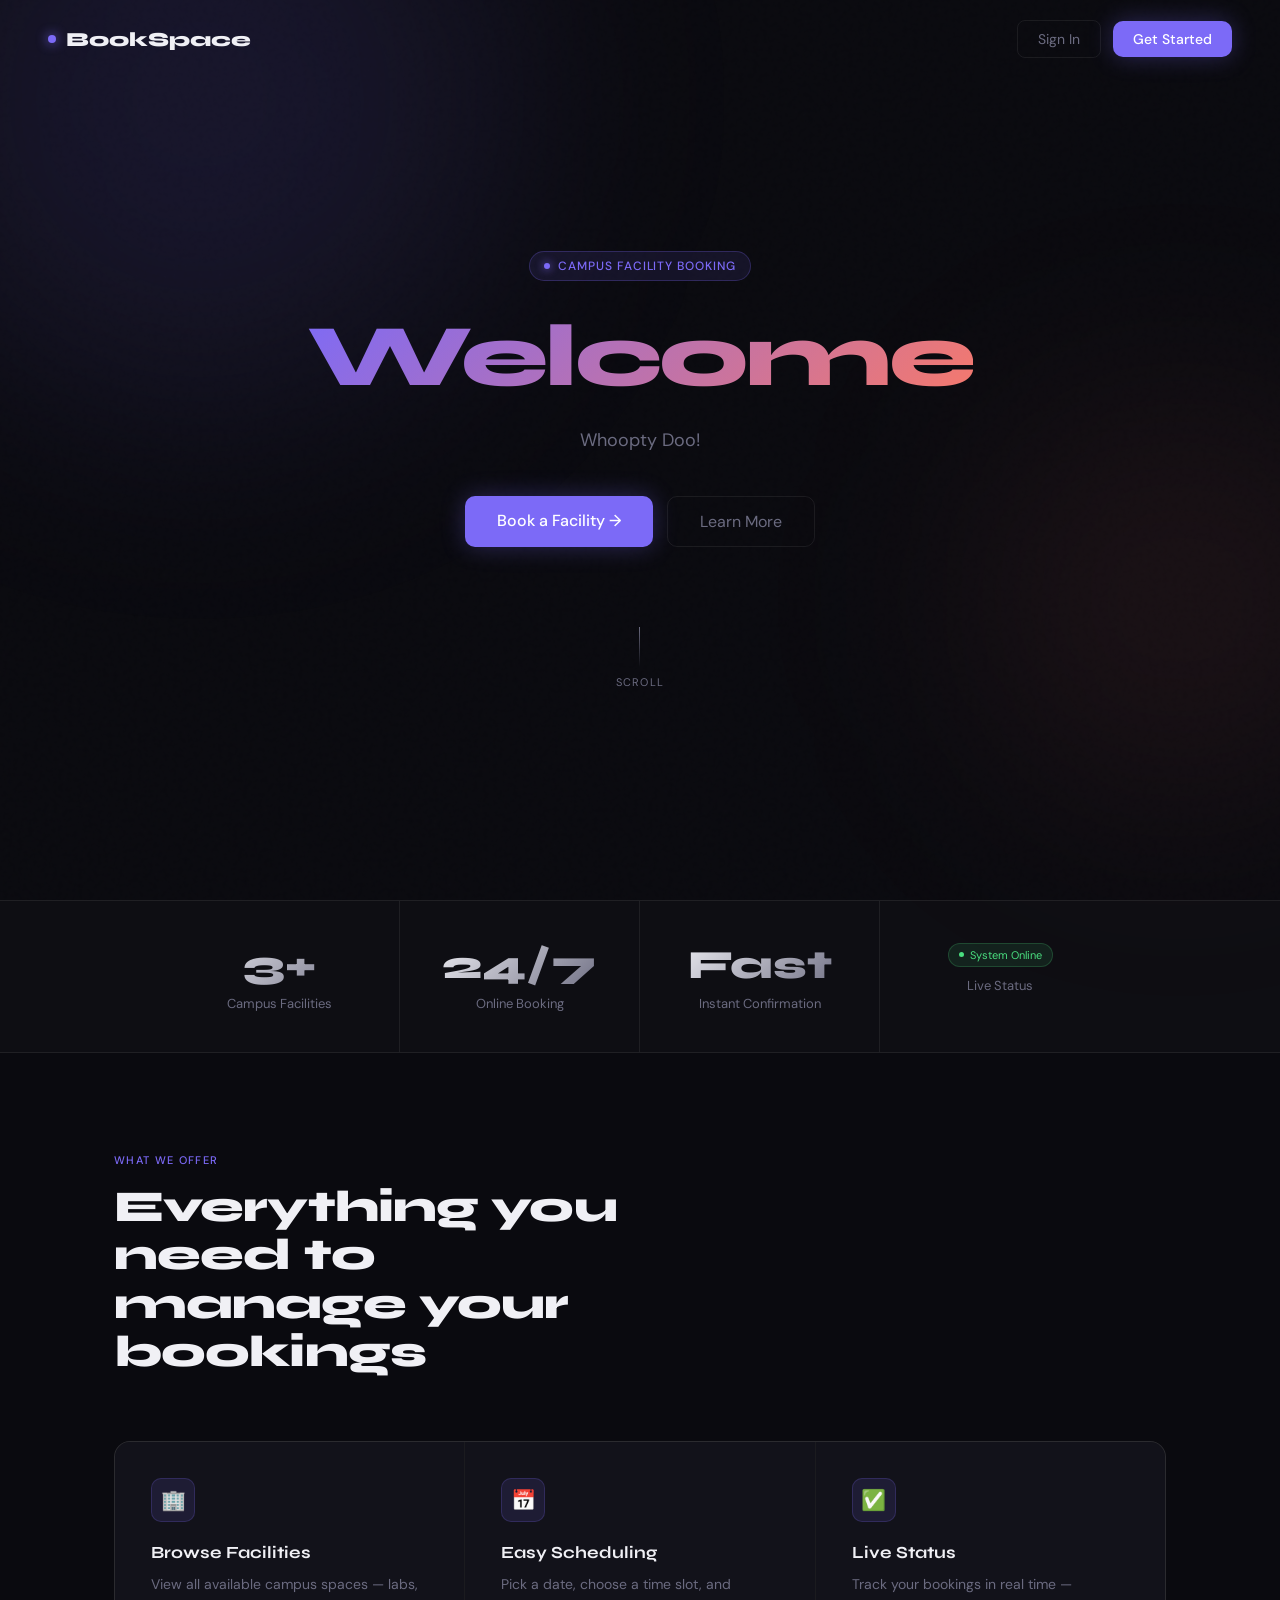
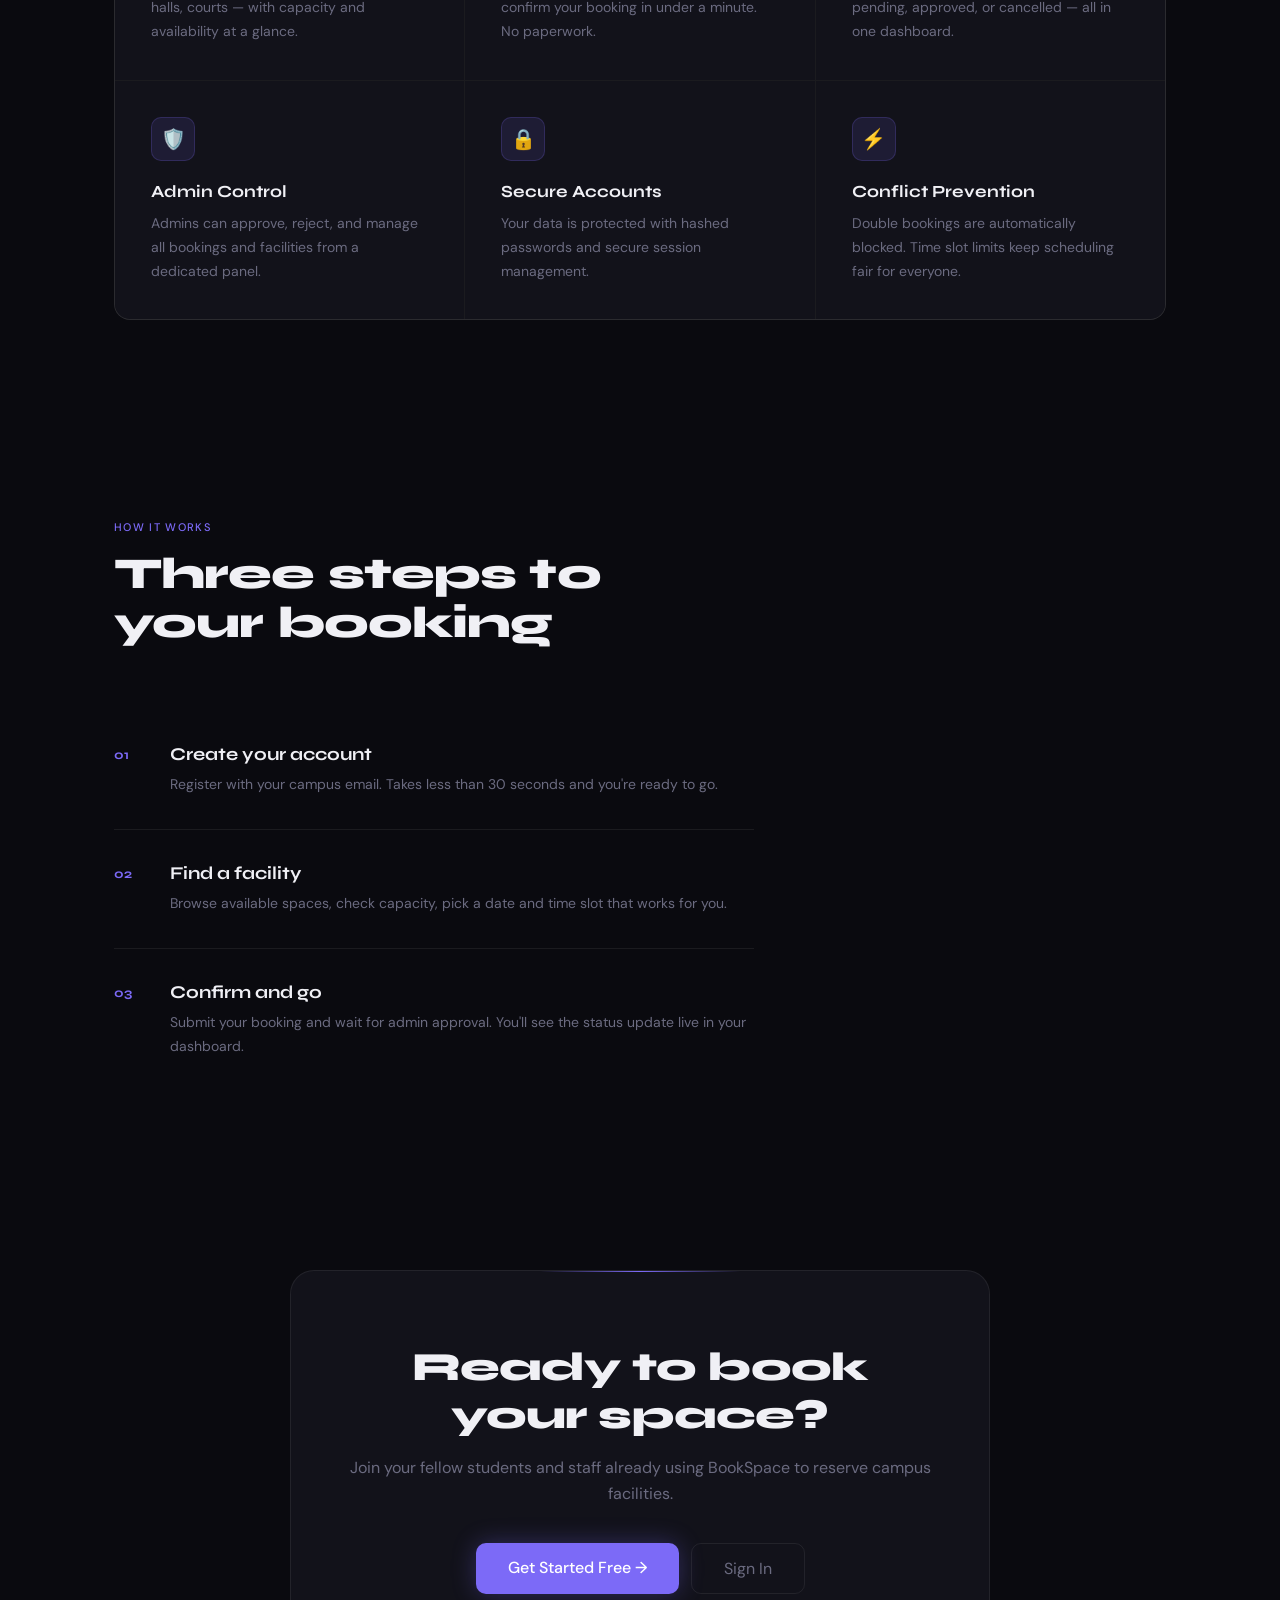
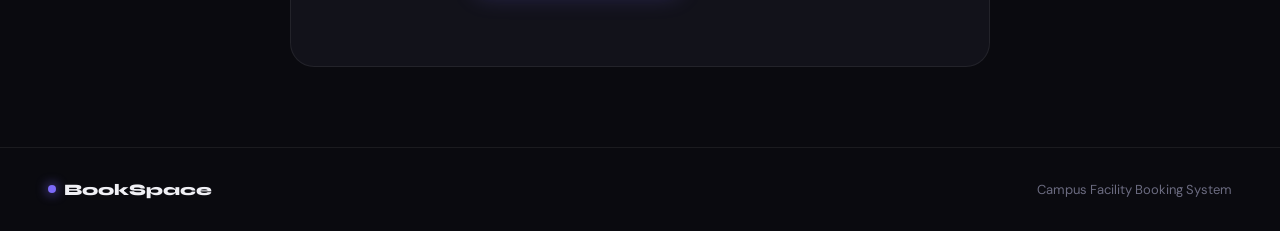
==== templates/landing.html @ 3886e6ec "Fix static file paths, session handling, admin approve/reject, facility pre-selection, new landing p" ====
<!DOCTYPE html>
<html lang="en">
<head>
<meta charset="UTF-8"/>
<meta name="viewport" content="width=device-width, initial-scale=1.0"/>
<title>BookSpace — Campus Facility Booking</title>
<link href="https://fonts.googleapis.com/css2?family=Syne:wght@400;600;700;800&family=DM+Sans:ital,wght@0,300;0,400;0,500;1,300&display=swap" rel="stylesheet"/>
<style>
  *, *::before, *::after { box-sizing: border-box; margin: 0; padding: 0; }

  :root {
    --bg:       #0a0a0f;
    --surface:  #12121a;
    --border:   rgba(255,255,255,0.07);
    --text:     #f0f0f5;
    --muted:    #6b6b80;
    --accent:   #7c6af7;
    --accent2:  #f7796a;
    --green:    #4ade80;
  }

  html { scroll-behavior: smooth; }

  body {
    background: var(--bg);
    color: var(--text);
    font-family: 'DM Sans', sans-serif;
    overflow-x: hidden;
    min-height: 100vh;
  }

  /* ── Noise overlay ── */
  body::before {
    content: '';
    position: fixed;
    inset: 0;
    background-image: url("data:image/svg+xml,%3Csvg viewBox='0 0 200 200' xmlns='http://www.w3.org/2000/svg'%3E%3Cfilter id='n'%3E%3CfeTurbulence type='fractalNoise' baseFrequency='0.9' numOctaves='4' stitchTiles='stitch'/%3E%3C/filter%3E%3Crect width='100%25' height='100%25' filter='url(%23n)' opacity='0.04'/%3E%3C/svg%3E");
    pointer-events: none;
    z-index: 0;
    opacity: 0.4;
  }

  /* ── Glow blobs ── */
  .blob {
    position: fixed;
    border-radius: 50%;
    filter: blur(120px);
    pointer-events: none;
    z-index: 0;
  }
  .blob-1 {
    width: 600px; height: 600px;
    background: rgba(124,106,247,0.12);
    top: -200px; left: -100px;
    animation: drift 12s ease-in-out infinite alternate;
  }
  .blob-2 {
    width: 400px; height: 400px;
    background: rgba(247,121,106,0.08);
    bottom: 100px; right: -100px;
    animation: drift 15s ease-in-out infinite alternate-reverse;
  }
  @keyframes drift {
    from { transform: translate(0,0) scale(1); }
    to   { transform: translate(40px, 30px) scale(1.05); }
  }

  /* ── Nav ── */
  nav {
    position: fixed;
    top: 0; left: 0; right: 0;
    z-index: 100;
    padding: 20px 48px;
    display: flex;
    align-items: center;
    justify-content: space-between;
    border-bottom: 1px solid transparent;
    transition: background .3s, border-color .3s;
  }
  nav.scrolled {
    background: rgba(10,10,15,0.85);
    backdrop-filter: blur(16px);
    border-color: var(--border);
  }
  .nav-logo {
    font-family: 'Syne', sans-serif;
    font-weight: 800;
    font-size: 20px;
    display: flex;
    align-items: center;
    gap: 10px;
    text-decoration: none;
    color: var(--text);
  }
  .nav-logo-dot {
    width: 8px; height: 8px;
    background: var(--accent);
    border-radius: 50%;
    box-shadow: 0 0 12px var(--accent);
  }
  .nav-cta {
    display: flex;
    gap: 12px;
    align-items: center;
  }
  .btn-ghost {
    background: none;
    border: 1px solid var(--border);
    color: var(--muted);
    padding: 9px 20px;
    border-radius: 8px;
    font-family: 'DM Sans', sans-serif;
    font-size: 14px;
    cursor: pointer;
    text-decoration: none;
    transition: color .2s, border-color .2s;
  }
  .btn-ghost:hover { color: var(--text); border-color: rgba(255,255,255,0.2); }

  .btn-primary {
    background: var(--accent);
    border: none;
    color: #fff;
    padding: 10px 22px;
    border-radius: 8px;
    font-family: 'DM Sans', sans-serif;
    font-size: 14px;
    font-weight: 500;
    cursor: pointer;
    text-decoration: none;
    transition: opacity .2s, transform .2s;
    box-shadow: 0 0 24px rgba(124,106,247,0.3);
  }
  .btn-primary:hover { opacity: .85; transform: translateY(-1px); }

  /* ── Hero ── */
  .hero {
    position: relative;
    z-index: 1;
    min-height: 100vh;
    display: flex;
    flex-direction: column;
    align-items: center;
    justify-content: center;
    text-align: center;
    padding: 120px 24px 80px;
  }

  .hero-eyebrow {
    display: inline-flex;
    align-items: center;
    gap: 8px;
    background: rgba(124,106,247,0.1);
    border: 1px solid rgba(124,106,247,0.25);
    color: var(--accent);
    font-size: 12px;
    font-weight: 500;
    letter-spacing: .08em;
    text-transform: uppercase;
    padding: 6px 14px;
    border-radius: 100px;
    margin-bottom: 32px;
    opacity: 0;
    animation: fadeUp .6s .1s forwards;
  }
  .hero-eyebrow-dot {
    width: 6px; height: 6px;
    background: var(--accent);
    border-radius: 50%;
    box-shadow: 0 0 8px var(--accent);
  }

  .hero-title {
    font-family: 'Syne', sans-serif;
    font-weight: 800;
    font-size: clamp(42px, 8vw, 88px);
    line-height: 1.0;
    letter-spacing: -0.03em;
    max-width: 900px;
    opacity: 0;
    animation: fadeUp .7s .2s forwards;
  }
  .hero-title .accent-word {
    background: linear-gradient(135deg, var(--accent), var(--accent2));
    -webkit-background-clip: text;
    -webkit-text-fill-color: transparent;
    background-clip: text;
  }

  .hero-sub {
    margin-top: 24px;
    font-size: 18px;
    color: var(--muted);
    max-width: 500px;
    line-height: 1.7;
    opacity: 0;
    animation: fadeUp .7s .35s forwards;
  }

  .hero-actions {
    margin-top: 40px;
    display: flex;
    gap: 14px;
    flex-wrap: wrap;
    justify-content: center;
    opacity: 0;
    animation: fadeUp .7s .5s forwards;
  }
  .btn-hero {
    padding: 14px 32px;
    font-size: 16px;
    border-radius: 10px;
  }

  .hero-scroll {
    margin-top: 80px;
    display: flex;
    flex-direction: column;
    align-items: center;
    gap: 8px;
    color: var(--muted);
    font-size: 11px;
    letter-spacing: .1em;
    text-transform: uppercase;
    opacity: 0;
    animation: fadeUp .7s .8s forwards;
  }
  .hero-scroll-line {
    width: 1px; height: 40px;
    background: linear-gradient(to bottom, var(--muted), transparent);
    animation: scrollPulse 2s ease-in-out infinite;
  }
  @keyframes scrollPulse {
    0%,100% { opacity: .3; }
    50%      { opacity: 1; }
  }

  /* ── Stats strip ── */
  .stats {
    position: relative;
    z-index: 1;
    display: flex;
    justify-content: center;
    gap: 0;
    border-top: 1px solid var(--border);
    border-bottom: 1px solid var(--border);
    background: rgba(255,255,255,0.02);
  }
  .stat-item {
    flex: 1;
    max-width: 240px;
    padding: 40px 32px;
    text-align: center;
    border-right: 1px solid var(--border);
  }
  .stat-item:last-child { border-right: none; }
  .stat-val {
    font-family: 'Syne', sans-serif;
    font-size: 40px;
    font-weight: 800;
    background: linear-gradient(135deg, var(--text), var(--muted));
    -webkit-background-clip: text;
    -webkit-text-fill-color: transparent;
    background-clip: text;
  }
  .stat-label { font-size: 13px; color: var(--muted); margin-top: 6px; }

  /* ── Features ── */
  .section {
    position: relative;
    z-index: 1;
    max-width: 1100px;
    margin: 0 auto;
    padding: 100px 24px;
  }
  .section-label {
    font-size: 11px;
    font-weight: 500;
    letter-spacing: .12em;
    text-transform: uppercase;
    color: var(--accent);
    margin-bottom: 16px;
  }
  .section-title {
    font-family: 'Syne', sans-serif;
    font-size: clamp(28px, 4vw, 44px);
    font-weight: 800;
    line-height: 1.1;
    letter-spacing: -0.02em;
    max-width: 560px;
    margin-bottom: 64px;
  }

  .features-grid {
    display: grid;
    grid-template-columns: repeat(auto-fit, minmax(300px, 1fr));
    gap: 1px;
    background: var(--border);
    border: 1px solid var(--border);
    border-radius: 16px;
    overflow: hidden;
  }
  .feature-card {
    background: var(--surface);
    padding: 36px;
    transition: background .2s;
    position: relative;
    overflow: hidden;
  }
  .feature-card::before {
    content: '';
    position: absolute;
    inset: 0;
    background: linear-gradient(135deg, rgba(124,106,247,0.05), transparent);
    opacity: 0;
    transition: opacity .3s;
  }
  .feature-card:hover { background: #16161f; }
  .feature-card:hover::before { opacity: 1; }

  .feature-icon {
    width: 44px; height: 44px;
    border-radius: 10px;
    background: rgba(124,106,247,0.12);
    border: 1px solid rgba(124,106,247,0.2);
    display: flex;
    align-items: center;
    justify-content: center;
    font-size: 20px;
    margin-bottom: 20px;
  }
  .feature-name {
    font-family: 'Syne', sans-serif;
    font-size: 17px;
    font-weight: 700;
    margin-bottom: 10px;
  }
  .feature-desc { font-size: 14px; color: var(--muted); line-height: 1.7; }

  /* ── How it works ── */
  .steps {
    display: flex;
    flex-direction: column;
    gap: 0;
    max-width: 640px;
  }
  .step {
    display: flex;
    gap: 28px;
    padding: 32px 0;
    border-bottom: 1px solid var(--border);
    opacity: 0;
    transform: translateX(-20px);
    transition: opacity .5s, transform .5s;
  }
  .step.visible { opacity: 1; transform: none; }
  .step:last-child { border-bottom: none; }
  .step-num {
    font-family: 'Syne', sans-serif;
    font-size: 13px;
    font-weight: 700;
    color: var(--accent);
    min-width: 28px;
    padding-top: 4px;
  }
  .step-title {
    font-family: 'Syne', sans-serif;
    font-size: 18px;
    font-weight: 700;
    margin-bottom: 8px;
  }
  .step-desc { font-size: 14px; color: var(--muted); line-height: 1.7; }

  /* ── CTA ── */
  .cta-section {
    position: relative;
    z-index: 1;
    padding: 80px 24px;
    text-align: center;
  }
  .cta-box {
    max-width: 700px;
    margin: 0 auto;
    padding: 72px 48px;
    border: 1px solid var(--border);
    border-radius: 24px;
    background: var(--surface);
    position: relative;
    overflow: hidden;
  }
  .cta-box::before {
    content: '';
    position: absolute;
    top: -1px; left: 50%;
    transform: translateX(-50%);
    width: 200px; height: 2px;
    background: linear-gradient(90deg, transparent, var(--accent), transparent);
  }
  .cta-title {
    font-family: 'Syne', sans-serif;
    font-size: clamp(28px, 4vw, 40px);
    font-weight: 800;
    letter-spacing: -0.02em;
    margin-bottom: 16px;
  }
  .cta-sub { color: var(--muted); font-size: 16px; margin-bottom: 36px; line-height: 1.6; }
  .cta-btns { display: flex; gap: 12px; justify-content: center; flex-wrap: wrap; }

  /* ── Footer ── */
  footer {
    position: relative;
    z-index: 1;
    border-top: 1px solid var(--border);
    padding: 32px 48px;
    display: flex;
    align-items: center;
    justify-content: space-between;
    color: var(--muted);
    font-size: 13px;
  }
  .footer-logo {
    font-family: 'Syne', sans-serif;
    font-weight: 800;
    font-size: 16px;
    color: var(--text);
    text-decoration: none;
    display: flex;
    align-items: center;
    gap: 8px;
  }

  /* ── Animations ── */
  @keyframes fadeUp {
    from { opacity: 0; transform: translateY(20px); }
    to   { opacity: 1; transform: translateY(0); }
  }

  /* ── Status pill ── */
  .status-live {
    display: inline-flex;
    align-items: center;
    gap: 6px;
    background: rgba(74,222,128,0.1);
    border: 1px solid rgba(74,222,128,0.2);
    color: var(--green);
    font-size: 11px;
    padding: 4px 10px;
    border-radius: 100px;
  }
  .status-live-dot {
    width: 5px; height: 5px;
    background: var(--green);
    border-radius: 50%;
    animation: pulse 2s infinite;
  }
  @keyframes pulse {
    0%,100% { opacity: 1; box-shadow: 0 0 0 0 rgba(74,222,128,0.4); }
    50%      { opacity: .7; box-shadow: 0 0 0 4px rgba(74,222,128,0); }
  }

  @media(max-width: 640px){
    nav { padding: 16px 20px; }
    .stat-item { padding: 28px 16px; }
    .cta-box { padding: 40px 24px; }
    footer { flex-direction: column; gap: 12px; text-align: center; }
  }
</style>
</head>
<body>

<div class="blob blob-1"></div>
<div class="blob blob-2"></div>

<!-- Nav -->
<nav id="nav">
  <a class="nav-logo" href="#">
    <div class="nav-logo-dot"></div>
    BookSpace
  </a>
  <div class="nav-cta">
    <a href="/app?fresh=1" class="btn-ghost">Sign In</a>
    <a href="/app?fresh=1" class="btn-primary btn-hero" style="padding:9px 20px;font-size:14px">Get Started</a>
  </div>
</nav>

<!-- Hero -->
<section class="hero">
  <div class="hero-eyebrow">
    <div class="hero-eyebrow-dot"></div>
    Campus Facility Booking
  </div>
  <h1 class="hero-title">
    <span class="accent-word"> Welcome</span><br>
  </h1>
  <p class="hero-sub">
    Whoopty Doo!
  </p>
  <div class="hero-actions">
    <a href="/app?fresh=1" class="btn-primary btn-hero">Book a Facility →</a>
    <a href="#features" class="btn-ghost btn-hero">Learn More</a>
  </div>
  <div class="hero-scroll">
    <div class="hero-scroll-line"></div>
    Scroll
  </div>
</section>

<!-- Stats -->
<div class="stats">
  <div class="stat-item">
    <div class="stat-val">3+</div>
    <div class="stat-label">Campus Facilities</div>
  </div>
  <div class="stat-item">
    <div class="stat-val">24/7</div>
    <div class="stat-label">Online Booking</div>
  </div>
  <div class="stat-item">
    <div class="stat-val">Fast</div>
    <div class="stat-label">Instant Confirmation</div>
  </div>
  <div class="stat-item">
    <div class="status-live" style="margin:auto">
      <div class="status-live-dot"></div>
      System Online
    </div>
    <div class="stat-label" style="margin-top:10px">Live Status</div>
  </div>
</div>

<!-- Features -->
<section class="section" id="features">
  <div class="section-label">What we offer</div>
  <h2 class="section-title">Everything you need to manage your bookings</h2>
  <div class="features-grid">
    <div class="feature-card">
      <div class="feature-icon">🏢</div>
      <div class="feature-name">Browse Facilities</div>
      <div class="feature-desc">View all available campus spaces — labs, halls, courts — with capacity and availability at a glance.</div>
    </div>
    <div class="feature-card">
      <div class="feature-icon">📅</div>
      <div class="feature-name">Easy Scheduling</div>
      <div class="feature-desc">Pick a date, choose a time slot, and confirm your booking in under a minute. No paperwork.</div>
    </div>
    <div class="feature-card">
      <div class="feature-icon">✅</div>
      <div class="feature-name">Live Status</div>
      <div class="feature-desc">Track your bookings in real time — pending, approved, or cancelled — all in one dashboard.</div>
    </div>
    <div class="feature-card">
      <div class="feature-icon">🛡️</div>
      <div class="feature-name">Admin Control</div>
      <div class="feature-desc">Admins can approve, reject, and manage all bookings and facilities from a dedicated panel.</div>
    </div>
    <div class="feature-card">
      <div class="feature-icon">🔒</div>
      <div class="feature-name">Secure Accounts</div>
      <div class="feature-desc">Your data is protected with hashed passwords and secure session management.</div>
    </div>
    <div class="feature-card">
      <div class="feature-icon">⚡</div>
      <div class="feature-name">Conflict Prevention</div>
      <div class="feature-desc">Double bookings are automatically blocked. Time slot limits keep scheduling fair for everyone.</div>
    </div>
  </div>
</section>

<!-- How it works -->
<section class="section" id="how">
  <div class="section-label">How it works</div>
  <h2 class="section-title">Three steps to your booking</h2>
  <div class="steps" id="stepsContainer">
    <div class="step">
      <div class="step-num">01</div>
      <div>
        <div class="step-title">Create your account</div>
        <div class="step-desc">Register with your campus email. Takes less than 30 seconds and you're ready to go.</div>
      </div>
    </div>
    <div class="step">
      <div class="step-num">02</div>
      <div>
        <div class="step-title">Find a facility</div>
        <div class="step-desc">Browse available spaces, check capacity, pick a date and time slot that works for you.</div>
      </div>
    </div>
    <div class="step">
      <div class="step-num">03</div>
      <div>
        <div class="step-title">Confirm and go</div>
        <div class="step-desc">Submit your booking and wait for admin approval. You'll see the status update live in your dashboard.</div>
      </div>
    </div>
  </div>
</section>

<!-- CTA -->
<section class="cta-section">
  <div class="cta-box">
    <h2 class="cta-title">Ready to book your space?</h2>
    <p class="cta-sub">Join your fellow students and staff already using BookSpace to reserve campus facilities.</p>
    <div class="cta-btns">
      <a href="/app?fresh=1" class="btn-primary btn-hero">Get Started Free →</a>
      <a href="/app?fresh=1" class="btn-ghost btn-hero">Sign In</a>
    </div>
  </div>
</section>

<!-- Footer -->
<footer>
  <a class="footer-logo" href="#">
    <div class="nav-logo-dot"></div>
    BookSpace
  </a>
  <div>Campus Facility Booking System</div>
</footer>

<script>
  // Sticky nav
  const nav = document.getElementById('nav');
  window.addEventListener('scroll', () => {
    nav.classList.toggle('scrolled', window.scrollY > 40);
  });

  // Animate steps on scroll
  const steps = document.querySelectorAll('.step');
  const observer = new IntersectionObserver(entries => {
    entries.forEach((entry, i) => {
      if(entry.isIntersecting){
        setTimeout(() => entry.target.classList.add('visible'), i * 120);
      }
    });
  }, { threshold: 0.2 });
  steps.forEach(s => observer.observe(s));
</script>
</body>
</html>
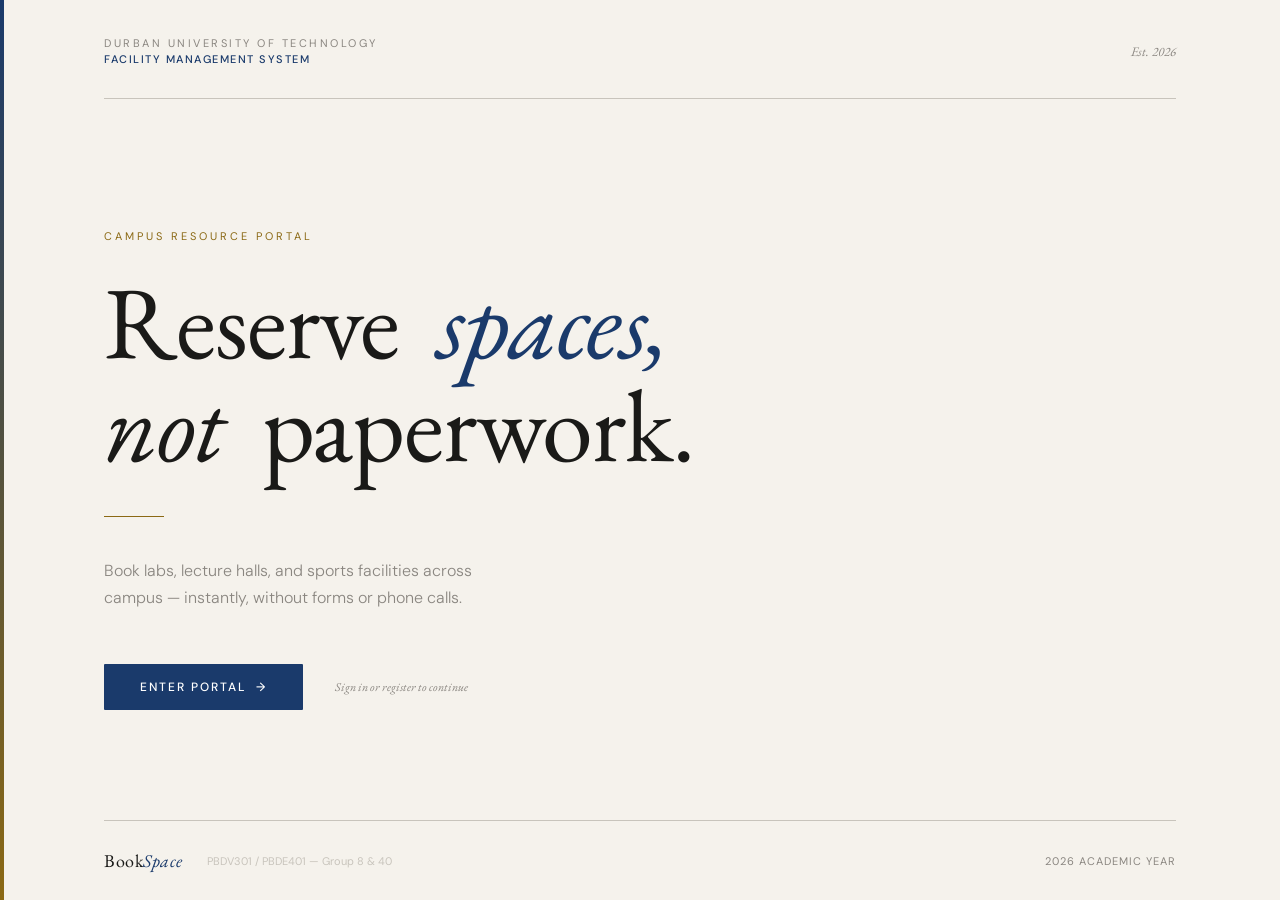
==== commit 9b29d5b2: "Redesign UI to university aesthetic, fix nav history, admin role separation, booking sort by created" ====
--- a/templates/landing.html
+++ b/templates/landing.html
@@ -1,638 +1,291 @@
 <!DOCTYPE html>
 <html lang="en">
 <head>
-<meta charset="UTF-8"/>
-<meta name="viewport" content="width=device-width, initial-scale=1.0"/>
-<title>BookSpace — Campus Facility Booking</title>
-<link href="https://fonts.googleapis.com/css2?family=Syne:wght@400;600;700;800&family=DM+Sans:ital,wght@0,300;0,400;0,500;1,300&display=swap" rel="stylesheet"/>
-<style>
-  *, *::before, *::after { box-sizing: border-box; margin: 0; padding: 0; }
-
-  :root {
-    --bg:       #0a0a0f;
-    --surface:  #12121a;
-    --border:   rgba(255,255,255,0.07);
-    --text:     #f0f0f5;
-    --muted:    #6b6b80;
-    --accent:   #7c6af7;
-    --accent2:  #f7796a;
-    --green:    #4ade80;
-  }
-
-  html { scroll-behavior: smooth; }
-
-  body {
-    background: var(--bg);
-    color: var(--text);
-    font-family: 'DM Sans', sans-serif;
-    overflow-x: hidden;
-    min-height: 100vh;
-  }
-
-  /* ── Noise overlay ── */
-  body::before {
-    content: '';
-    position: fixed;
-    inset: 0;
-    background-image: url("data:image/svg+xml,%3Csvg viewBox='0 0 200 200' xmlns='http://www.w3.org/2000/svg'%3E%3Cfilter id='n'%3E%3CfeTurbulence type='fractalNoise' baseFrequency='0.9' numOctaves='4' stitchTiles='stitch'/%3E%3C/filter%3E%3Crect width='100%25' height='100%25' filter='url(%23n)' opacity='0.04'/%3E%3C/svg%3E");
-    pointer-events: none;
-    z-index: 0;
-    opacity: 0.4;
-  }
-
-  /* ── Glow blobs ── */
-  .blob {
-    position: fixed;
-    border-radius: 50%;
-    filter: blur(120px);
-    pointer-events: none;
-    z-index: 0;
-  }
-  .blob-1 {
-    width: 600px; height: 600px;
-    background: rgba(124,106,247,0.12);
-    top: -200px; left: -100px;
-    animation: drift 12s ease-in-out infinite alternate;
-  }
-  .blob-2 {
-    width: 400px; height: 400px;
-    background: rgba(247,121,106,0.08);
-    bottom: 100px; right: -100px;
-    animation: drift 15s ease-in-out infinite alternate-reverse;
-  }
-  @keyframes drift {
-    from { transform: translate(0,0) scale(1); }
-    to   { transform: translate(40px, 30px) scale(1.05); }
-  }
-
-  /* ── Nav ── */
-  nav {
-    position: fixed;
-    top: 0; left: 0; right: 0;
-    z-index: 100;
-    padding: 20px 48px;
-    display: flex;
-    align-items: center;
-    justify-content: space-between;
-    border-bottom: 1px solid transparent;
-    transition: background .3s, border-color .3s;
-  }
-  nav.scrolled {
-    background: rgba(10,10,15,0.85);
-    backdrop-filter: blur(16px);
-    border-color: var(--border);
-  }
-  .nav-logo {
-    font-family: 'Syne', sans-serif;
-    font-weight: 800;
-    font-size: 20px;
-    display: flex;
-    align-items: center;
-    gap: 10px;
-    text-decoration: none;
-    color: var(--text);
-  }
-  .nav-logo-dot {
-    width: 8px; height: 8px;
-    background: var(--accent);
-    border-radius: 50%;
-    box-shadow: 0 0 12px var(--accent);
-  }
-  .nav-cta {
-    display: flex;
-    gap: 12px;
-    align-items: center;
-  }
-  .btn-ghost {
-    background: none;
-    border: 1px solid var(--border);
-    color: var(--muted);
-    padding: 9px 20px;
-    border-radius: 8px;
-    font-family: 'DM Sans', sans-serif;
-    font-size: 14px;
-    cursor: pointer;
-    text-decoration: none;
-    transition: color .2s, border-color .2s;
-  }
-  .btn-ghost:hover { color: var(--text); border-color: rgba(255,255,255,0.2); }
-
-  .btn-primary {
-    background: var(--accent);
-    border: none;
-    color: #fff;
-    padding: 10px 22px;
-    border-radius: 8px;
-    font-family: 'DM Sans', sans-serif;
-    font-size: 14px;
-    font-weight: 500;
-    cursor: pointer;
-    text-decoration: none;
-    transition: opacity .2s, transform .2s;
-    box-shadow: 0 0 24px rgba(124,106,247,0.3);
-  }
-  .btn-primary:hover { opacity: .85; transform: translateY(-1px); }
-
-  /* ── Hero ── */
-  .hero {
-    position: relative;
-    z-index: 1;
-    min-height: 100vh;
-    display: flex;
-    flex-direction: column;
-    align-items: center;
-    justify-content: center;
-    text-align: center;
-    padding: 120px 24px 80px;
-  }
-
-  .hero-eyebrow {
-    display: inline-flex;
-    align-items: center;
-    gap: 8px;
-    background: rgba(124,106,247,0.1);
-    border: 1px solid rgba(124,106,247,0.25);
-    color: var(--accent);
-    font-size: 12px;
-    font-weight: 500;
-    letter-spacing: .08em;
-    text-transform: uppercase;
-    padding: 6px 14px;
-    border-radius: 100px;
-    margin-bottom: 32px;
-    opacity: 0;
-    animation: fadeUp .6s .1s forwards;
-  }
-  .hero-eyebrow-dot {
-    width: 6px; height: 6px;
-    background: var(--accent);
-    border-radius: 50%;
-    box-shadow: 0 0 8px var(--accent);
-  }
-
-  .hero-title {
-    font-family: 'Syne', sans-serif;
-    font-weight: 800;
-    font-size: clamp(42px, 8vw, 88px);
-    line-height: 1.0;
-    letter-spacing: -0.03em;
-    max-width: 900px;
-    opacity: 0;
-    animation: fadeUp .7s .2s forwards;
-  }
-  .hero-title .accent-word {
-    background: linear-gradient(135deg, var(--accent), var(--accent2));
-    -webkit-background-clip: text;
-    -webkit-text-fill-color: transparent;
-    background-clip: text;
-  }
-
-  .hero-sub {
-    margin-top: 24px;
-    font-size: 18px;
-    color: var(--muted);
-    max-width: 500px;
-    line-height: 1.7;
-    opacity: 0;
-    animation: fadeUp .7s .35s forwards;
-  }
-
-  .hero-actions {
-    margin-top: 40px;
-    display: flex;
-    gap: 14px;
-    flex-wrap: wrap;
-    justify-content: center;
-    opacity: 0;
-    animation: fadeUp .7s .5s forwards;
-  }
-  .btn-hero {
-    padding: 14px 32px;
-    font-size: 16px;
-    border-radius: 10px;
-  }
-
-  .hero-scroll {
-    margin-top: 80px;
-    display: flex;
-    flex-direction: column;
-    align-items: center;
-    gap: 8px;
-    color: var(--muted);
-    font-size: 11px;
-    letter-spacing: .1em;
-    text-transform: uppercase;
-    opacity: 0;
-    animation: fadeUp .7s .8s forwards;
-  }
-  .hero-scroll-line {
-    width: 1px; height: 40px;
-    background: linear-gradient(to bottom, var(--muted), transparent);
-    animation: scrollPulse 2s ease-in-out infinite;
-  }
-  @keyframes scrollPulse {
-    0%,100% { opacity: .3; }
-    50%      { opacity: 1; }
-  }
-
-  /* ── Stats strip ── */
-  .stats {
-    position: relative;
-    z-index: 1;
-    display: flex;
-    justify-content: center;
-    gap: 0;
-    border-top: 1px solid var(--border);
-    border-bottom: 1px solid var(--border);
-    background: rgba(255,255,255,0.02);
-  }
-  .stat-item {
-    flex: 1;
-    max-width: 240px;
-    padding: 40px 32px;
-    text-align: center;
-    border-right: 1px solid var(--border);
-  }
-  .stat-item:last-child { border-right: none; }
-  .stat-val {
-    font-family: 'Syne', sans-serif;
-    font-size: 40px;
-    font-weight: 800;
-    background: linear-gradient(135deg, var(--text), var(--muted));
-    -webkit-background-clip: text;
-    -webkit-text-fill-color: transparent;
-    background-clip: text;
-  }
-  .stat-label { font-size: 13px; color: var(--muted); margin-top: 6px; }
-
-  /* ── Features ── */
-  .section {
-    position: relative;
-    z-index: 1;
-    max-width: 1100px;
-    margin: 0 auto;
-    padding: 100px 24px;
-  }
-  .section-label {
-    font-size: 11px;
-    font-weight: 500;
-    letter-spacing: .12em;
-    text-transform: uppercase;
-    color: var(--accent);
-    margin-bottom: 16px;
-  }
-  .section-title {
-    font-family: 'Syne', sans-serif;
-    font-size: clamp(28px, 4vw, 44px);
-    font-weight: 800;
-    line-height: 1.1;
-    letter-spacing: -0.02em;
-    max-width: 560px;
-    margin-bottom: 64px;
-  }
-
-  .features-grid {
-    display: grid;
-    grid-template-columns: repeat(auto-fit, minmax(300px, 1fr));
-    gap: 1px;
-    background: var(--border);
-    border: 1px solid var(--border);
-    border-radius: 16px;
-    overflow: hidden;
-  }
-  .feature-card {
-    background: var(--surface);
-    padding: 36px;
-    transition: background .2s;
-    position: relative;
-    overflow: hidden;
-  }
-  .feature-card::before {
-    content: '';
-    position: absolute;
-    inset: 0;
-    background: linear-gradient(135deg, rgba(124,106,247,0.05), transparent);
-    opacity: 0;
-    transition: opacity .3s;
-  }
-  .feature-card:hover { background: #16161f; }
-  .feature-card:hover::before { opacity: 1; }
-
-  .feature-icon {
-    width: 44px; height: 44px;
-    border-radius: 10px;
-    background: rgba(124,106,247,0.12);
-    border: 1px solid rgba(124,106,247,0.2);
-    display: flex;
-    align-items: center;
-    justify-content: center;
-    font-size: 20px;
-    margin-bottom: 20px;
-  }
-  .feature-name {
-    font-family: 'Syne', sans-serif;
-    font-size: 17px;
-    font-weight: 700;
-    margin-bottom: 10px;
-  }
-  .feature-desc { font-size: 14px; color: var(--muted); line-height: 1.7; }
-
-  /* ── How it works ── */
-  .steps {
-    display: flex;
-    flex-direction: column;
-    gap: 0;
-    max-width: 640px;
-  }
-  .step {
-    display: flex;
-    gap: 28px;
-    padding: 32px 0;
-    border-bottom: 1px solid var(--border);
-    opacity: 0;
-    transform: translateX(-20px);
-    transition: opacity .5s, transform .5s;
-  }
-  .step.visible { opacity: 1; transform: none; }
-  .step:last-child { border-bottom: none; }
-  .step-num {
-    font-family: 'Syne', sans-serif;
-    font-size: 13px;
-    font-weight: 700;
-    color: var(--accent);
-    min-width: 28px;
-    padding-top: 4px;
-  }
-  .step-title {
-    font-family: 'Syne', sans-serif;
-    font-size: 18px;
-    font-weight: 700;
-    margin-bottom: 8px;
-  }
-  .step-desc { font-size: 14px; color: var(--muted); line-height: 1.7; }
-
-  /* ── CTA ── */
-  .cta-section {
-    position: relative;
-    z-index: 1;
-    padding: 80px 24px;
-    text-align: center;
-  }
-  .cta-box {
-    max-width: 700px;
-    margin: 0 auto;
-    padding: 72px 48px;
-    border: 1px solid var(--border);
-    border-radius: 24px;
-    background: var(--surface);
-    position: relative;
-    overflow: hidden;
-  }
-  .cta-box::before {
-    content: '';
-    position: absolute;
-    top: -1px; left: 50%;
-    transform: translateX(-50%);
-    width: 200px; height: 2px;
-    background: linear-gradient(90deg, transparent, var(--accent), transparent);
-  }
-  .cta-title {
-    font-family: 'Syne', sans-serif;
-    font-size: clamp(28px, 4vw, 40px);
-    font-weight: 800;
-    letter-spacing: -0.02em;
-    margin-bottom: 16px;
-  }
-  .cta-sub { color: var(--muted); font-size: 16px; margin-bottom: 36px; line-height: 1.6; }
-  .cta-btns { display: flex; gap: 12px; justify-content: center; flex-wrap: wrap; }
-
-  /* ── Footer ── */
-  footer {
-    position: relative;
-    z-index: 1;
-    border-top: 1px solid var(--border);
-    padding: 32px 48px;
-    display: flex;
-    align-items: center;
-    justify-content: space-between;
-    color: var(--muted);
-    font-size: 13px;
-  }
-  .footer-logo {
-    font-family: 'Syne', sans-serif;
-    font-weight: 800;
-    font-size: 16px;
-    color: var(--text);
-    text-decoration: none;
-    display: flex;
-    align-items: center;
-    gap: 8px;
-  }
-
-  /* ── Animations ── */
-  @keyframes fadeUp {
-    from { opacity: 0; transform: translateY(20px); }
-    to   { opacity: 1; transform: translateY(0); }
-  }
-
-  /* ── Status pill ── */
-  .status-live {
-    display: inline-flex;
-    align-items: center;
-    gap: 6px;
-    background: rgba(74,222,128,0.1);
-    border: 1px solid rgba(74,222,128,0.2);
-    color: var(--green);
-    font-size: 11px;
-    padding: 4px 10px;
-    border-radius: 100px;
-  }
-  .status-live-dot {
-    width: 5px; height: 5px;
-    background: var(--green);
-    border-radius: 50%;
-    animation: pulse 2s infinite;
-  }
-  @keyframes pulse {
-    0%,100% { opacity: 1; box-shadow: 0 0 0 0 rgba(74,222,128,0.4); }
-    50%      { opacity: .7; box-shadow: 0 0 0 4px rgba(74,222,128,0); }
-  }
-
-  @media(max-width: 640px){
-    nav { padding: 16px 20px; }
-    .stat-item { padding: 28px 16px; }
-    .cta-box { padding: 40px 24px; }
-    footer { flex-direction: column; gap: 12px; text-align: center; }
-  }
-</style>
+  <meta charset="UTF-8"/>
+  <meta name="viewport" content="width=device-width, initial-scale=1.0"/>
+  <title>BookSpace — DUT</title>
+  <link rel="preconnect" href="https://fonts.googleapis.com"/>
+  <link href="https://fonts.googleapis.com/css2?family=EB+Garamond:ital,wght@0,400;0,500;1,400&family=DM+Sans:wght@300;400;500&display=swap" rel="stylesheet"/>
+  <style>
+    *, *::before, *::after { box-sizing: border-box; margin: 0; padding: 0; }
+
+    :root {
+      --bg:     #f5f2ec;
+      --fg:     #1a1a18;
+      --muted:  #8a8680;
+      --rule:   #c8c4bc;
+      --accent: #1a3a6b;
+      --gold:   #8b6914;
+    }
+
+    html, body {
+      height: 100%;
+      background: var(--bg);
+      color: var(--fg);
+      font-family: 'DM Sans', sans-serif;
+    }
+
+    /* Layout */
+    .page {
+      min-height: 100vh;
+      display: grid;
+      grid-template-rows: auto 1fr auto;
+      padding: 0 64px;
+      max-width: 1200px;
+      margin: 0 auto;
+    }
+
+    /* Header */
+    header {
+      display: flex;
+      justify-content: space-between;
+      align-items: center;
+      padding: 36px 0 32px;
+      border-bottom: 1px solid var(--rule);
+      opacity: 0;
+      animation: fadeIn 0.8s ease 0.1s forwards;
+    }
+
+    .institution {
+      display: flex;
+      flex-direction: column;
+      gap: 2px;
+    }
+
+    .inst-name {
+      font-size: 11px;
+      letter-spacing: 2.5px;
+      text-transform: uppercase;
+      color: var(--muted);
+      font-weight: 400;
+    }
+
+    .inst-sub {
+      font-size: 11px;
+      letter-spacing: 1.5px;
+      text-transform: uppercase;
+      color: var(--accent);
+      font-weight: 500;
+    }
+
+    .year {
+      font-family: 'EB Garamond', serif;
+      font-size: 13px;
+      color: var(--muted);
+      font-style: italic;
+    }
+
+    /* Main */
+    main {
+      display: flex;
+      flex-direction: column;
+      justify-content: center;
+      padding: 80px 0 60px;
+    }
+
+    .eyebrow {
+      font-size: 11px;
+      letter-spacing: 3px;
+      text-transform: uppercase;
+      color: var(--gold);
+      margin-bottom: 28px;
+      opacity: 0;
+      animation: fadeIn 0.7s ease 0.3s forwards;
+    }
+
+    .headline {
+      font-family: 'EB Garamond', serif;
+      font-size: clamp(52px, 8vw, 110px);
+      font-weight: 400;
+      line-height: 1;
+      letter-spacing: -1px;
+      color: var(--fg);
+      max-width: 800px;
+    }
+
+    .headline .word {
+      display: inline-block;
+      opacity: 0;
+      transform: translateY(20px);
+      animation: wordUp 0.6s cubic-bezier(0.22, 1, 0.36, 1) forwards;
+    }
+
+    .headline .word:nth-child(1) { animation-delay: 0.35s; }
+    .headline .word:nth-child(2) { animation-delay: 0.45s; font-style: italic; color: var(--accent); }
+    .headline .word:nth-child(3) { animation-delay: 0.55s; }
+    .headline .word:nth-child(4) { animation-delay: 0.65s; font-style: italic; }
+    .headline .br { display: block; height: 0; }
+
+    .rule-line {
+      width: 60px;
+      height: 1px;
+      background: var(--gold);
+      margin: 40px 0;
+      opacity: 0;
+      animation: fadeIn 0.6s ease 0.9s forwards;
+    }
+
+    .body-text {
+      font-size: 16px;
+      color: var(--muted);
+      font-weight: 300;
+      line-height: 1.7;
+      max-width: 420px;
+      opacity: 0;
+      animation: fadeIn 0.6s ease 1s forwards;
+    }
+
+    .actions {
+      display: flex;
+      align-items: center;
+      gap: 32px;
+      margin-top: 52px;
+      opacity: 0;
+      animation: fadeIn 0.6s ease 1.1s forwards;
+    }
+
+    .btn-enter {
+      display: inline-flex;
+      align-items: center;
+      gap: 10px;
+      background: var(--accent);
+      color: #fff;
+      text-decoration: none;
+      font-size: 12px;
+      font-weight: 500;
+      letter-spacing: 2px;
+      text-transform: uppercase;
+      padding: 15px 36px;
+      border-radius: 1px;
+      transition: background 0.2s, transform 0.2s;
+    }
+
+    .btn-enter:hover {
+      background: #0f2a52;
+      transform: translateY(-1px);
+    }
+
+    .btn-enter .arr { transition: transform 0.2s; }
+    .btn-enter:hover .arr { transform: translateX(4px); }
+
+    .note {
+      font-size: 12px;
+      color: var(--muted);
+      font-style: italic;
+      font-family: 'EB Garamond', serif;
+    }
+
+    /* Footer */
+    footer {
+      border-top: 1px solid var(--rule);
+      padding: 28px 0;
+      display: flex;
+      justify-content: space-between;
+      align-items: center;
+      opacity: 0;
+      animation: fadeIn 0.6s ease 1.2s forwards;
+    }
+
+    .footer-left {
+      display: flex;
+      align-items: center;
+      gap: 24px;
+    }
+
+    .bookspace-mark {
+      font-family: 'EB Garamond', serif;
+      font-size: 18px;
+      color: var(--fg);
+      letter-spacing: 0.5px;
+    }
+
+    .bookspace-mark span {
+      color: var(--accent);
+      font-style: italic;
+    }
+
+    .footer-meta {
+      font-size: 11px;
+      color: var(--rule);
+    }
+
+    .footer-right {
+      font-size: 11px;
+      color: var(--muted);
+      letter-spacing: 1px;
+      text-transform: uppercase;
+    }
+
+    /* Decorative column line */
+    .col-accent {
+      position: fixed;
+      left: 0;
+      top: 0;
+      width: 4px;
+      height: 100vh;
+      background: linear-gradient(to bottom, var(--accent) 0%, var(--gold) 100%);
+      opacity: 0;
+      animation: fadeIn 1s ease 0.5s forwards;
+    }
+
+    @keyframes fadeIn {
+      to { opacity: 1; }
+    }
+
+    @keyframes wordUp {
+      to { opacity: 1; transform: translateY(0); }
+    }
+
+    @media (max-width: 600px) {
+      .page { padding: 0 28px; }
+      .headline { font-size: 52px; }
+      footer { flex-direction: column; gap: 12px; align-items: flex-start; }
+    }
+  </style>
 </head>
 <body>
-
-<div class="blob blob-1"></div>
-<div class="blob blob-2"></div>
-
-<!-- Nav -->
-<nav id="nav">
-  <a class="nav-logo" href="#">
-    <div class="nav-logo-dot"></div>
-    BookSpace
-  </a>
-  <div class="nav-cta">
-    <a href="/app?fresh=1" class="btn-ghost">Sign In</a>
-    <a href="/app?fresh=1" class="btn-primary btn-hero" style="padding:9px 20px;font-size:14px">Get Started</a>
+  <div class="col-accent"></div>
+
+  <div class="page">
+    <header>
+      <div class="institution">
+        <span class="inst-name">Durban University of Technology</span>
+        <span class="inst-sub">Facility Management System</span>
+      </div>
+      <span class="year">Est. 2026</span>
+    </header>
+
+    <main>
+      <p class="eyebrow">Campus Resource Portal</p>
+
+      <h1 class="headline">
+        <span class="word">Reserve</span>&nbsp;
+        <span class="word">spaces,</span><span class="br"></span>
+        <span class="word">not</span>&nbsp;
+        <span class="word">paperwork.</span>
+      </h1>
+
+      <div class="rule-line"></div>
+
+      <p class="body-text">
+        Book labs, lecture halls, and sports facilities across campus — instantly, without forms or phone calls.
+      </p>
+
+      <div class="actions">
+        <a href="/app?fresh=1" class="btn-enter">
+          Enter Portal <span class="arr">→</span>
+        </a>
+        <span class="note">Sign in or register to continue</span>
+      </div>
+    </main>
+
+    <footer>
+      <div class="footer-left">
+        <span class="bookspace-mark">Book<span>Space</span></span>
+        <span class="footer-meta">PBDV301 / PBDE401 &mdash; Group 8 &amp; 40</span>
+      </div>
+      <span class="footer-right">2026 Academic Year</span>
+    </footer>
   </div>
-</nav>
-
-<!-- Hero -->
-<section class="hero">
-  <div class="hero-eyebrow">
-    <div class="hero-eyebrow-dot"></div>
-    Campus Facility Booking
-  </div>
-  <h1 class="hero-title">
-    <span class="accent-word"> Welcome</span><br>
-  </h1>
-  <p class="hero-sub">
-    Whoopty Doo!
-  </p>
-  <div class="hero-actions">
-    <a href="/app?fresh=1" class="btn-primary btn-hero">Book a Facility →</a>
-    <a href="#features" class="btn-ghost btn-hero">Learn More</a>
-  </div>
-  <div class="hero-scroll">
-    <div class="hero-scroll-line"></div>
-    Scroll
-  </div>
-</section>
-
-<!-- Stats -->
-<div class="stats">
-  <div class="stat-item">
-    <div class="stat-val">3+</div>
-    <div class="stat-label">Campus Facilities</div>
-  </div>
-  <div class="stat-item">
-    <div class="stat-val">24/7</div>
-    <div class="stat-label">Online Booking</div>
-  </div>
-  <div class="stat-item">
-    <div class="stat-val">Fast</div>
-    <div class="stat-label">Instant Confirmation</div>
-  </div>
-  <div class="stat-item">
-    <div class="status-live" style="margin:auto">
-      <div class="status-live-dot"></div>
-      System Online
-    </div>
-    <div class="stat-label" style="margin-top:10px">Live Status</div>
-  </div>
-</div>
-
-<!-- Features -->
-<section class="section" id="features">
-  <div class="section-label">What we offer</div>
-  <h2 class="section-title">Everything you need to manage your bookings</h2>
-  <div class="features-grid">
-    <div class="feature-card">
-      <div class="feature-icon">🏢</div>
-      <div class="feature-name">Browse Facilities</div>
-      <div class="feature-desc">View all available campus spaces — labs, halls, courts — with capacity and availability at a glance.</div>
-    </div>
-    <div class="feature-card">
-      <div class="feature-icon">📅</div>
-      <div class="feature-name">Easy Scheduling</div>
-      <div class="feature-desc">Pick a date, choose a time slot, and confirm your booking in under a minute. No paperwork.</div>
-    </div>
-    <div class="feature-card">
-      <div class="feature-icon">✅</div>
-      <div class="feature-name">Live Status</div>
-      <div class="feature-desc">Track your bookings in real time — pending, approved, or cancelled — all in one dashboard.</div>
-    </div>
-    <div class="feature-card">
-      <div class="feature-icon">🛡️</div>
-      <div class="feature-name">Admin Control</div>
-      <div class="feature-desc">Admins can approve, reject, and manage all bookings and facilities from a dedicated panel.</div>
-    </div>
-    <div class="feature-card">
-      <div class="feature-icon">🔒</div>
-      <div class="feature-name">Secure Accounts</div>
-      <div class="feature-desc">Your data is protected with hashed passwords and secure session management.</div>
-    </div>
-    <div class="feature-card">
-      <div class="feature-icon">⚡</div>
-      <div class="feature-name">Conflict Prevention</div>
-      <div class="feature-desc">Double bookings are automatically blocked. Time slot limits keep scheduling fair for everyone.</div>
-    </div>
-  </div>
-</section>
-
-<!-- How it works -->
-<section class="section" id="how">
-  <div class="section-label">How it works</div>
-  <h2 class="section-title">Three steps to your booking</h2>
-  <div class="steps" id="stepsContainer">
-    <div class="step">
-      <div class="step-num">01</div>
-      <div>
-        <div class="step-title">Create your account</div>
-        <div class="step-desc">Register with your campus email. Takes less than 30 seconds and you're ready to go.</div>
-      </div>
-    </div>
-    <div class="step">
-      <div class="step-num">02</div>
-      <div>
-        <div class="step-title">Find a facility</div>
-        <div class="step-desc">Browse available spaces, check capacity, pick a date and time slot that works for you.</div>
-      </div>
-    </div>
-    <div class="step">
-      <div class="step-num">03</div>
-      <div>
-        <div class="step-title">Confirm and go</div>
-        <div class="step-desc">Submit your booking and wait for admin approval. You'll see the status update live in your dashboard.</div>
-      </div>
-    </div>
-  </div>
-</section>
-
-<!-- CTA -->
-<section class="cta-section">
-  <div class="cta-box">
-    <h2 class="cta-title">Ready to book your space?</h2>
-    <p class="cta-sub">Join your fellow students and staff already using BookSpace to reserve campus facilities.</p>
-    <div class="cta-btns">
-      <a href="/app?fresh=1" class="btn-primary btn-hero">Get Started Free →</a>
-      <a href="/app?fresh=1" class="btn-ghost btn-hero">Sign In</a>
-    </div>
-  </div>
-</section>
-
-<!-- Footer -->
-<footer>
-  <a class="footer-logo" href="#">
-    <div class="nav-logo-dot"></div>
-    BookSpace
-  </a>
-  <div>Campus Facility Booking System</div>
-</footer>
-
-<script>
-  // Sticky nav
-  const nav = document.getElementById('nav');
-  window.addEventListener('scroll', () => {
-    nav.classList.toggle('scrolled', window.scrollY > 40);
-  });
-
-  // Animate steps on scroll
-  const steps = document.querySelectorAll('.step');
-  const observer = new IntersectionObserver(entries => {
-    entries.forEach((entry, i) => {
-      if(entry.isIntersecting){
-        setTimeout(() => entry.target.classList.add('visible'), i * 120);
-      }
-    });
-  }, { threshold: 0.2 });
-  steps.forEach(s => observer.observe(s));
-</script>
 </body>
-</html>
+</html>
